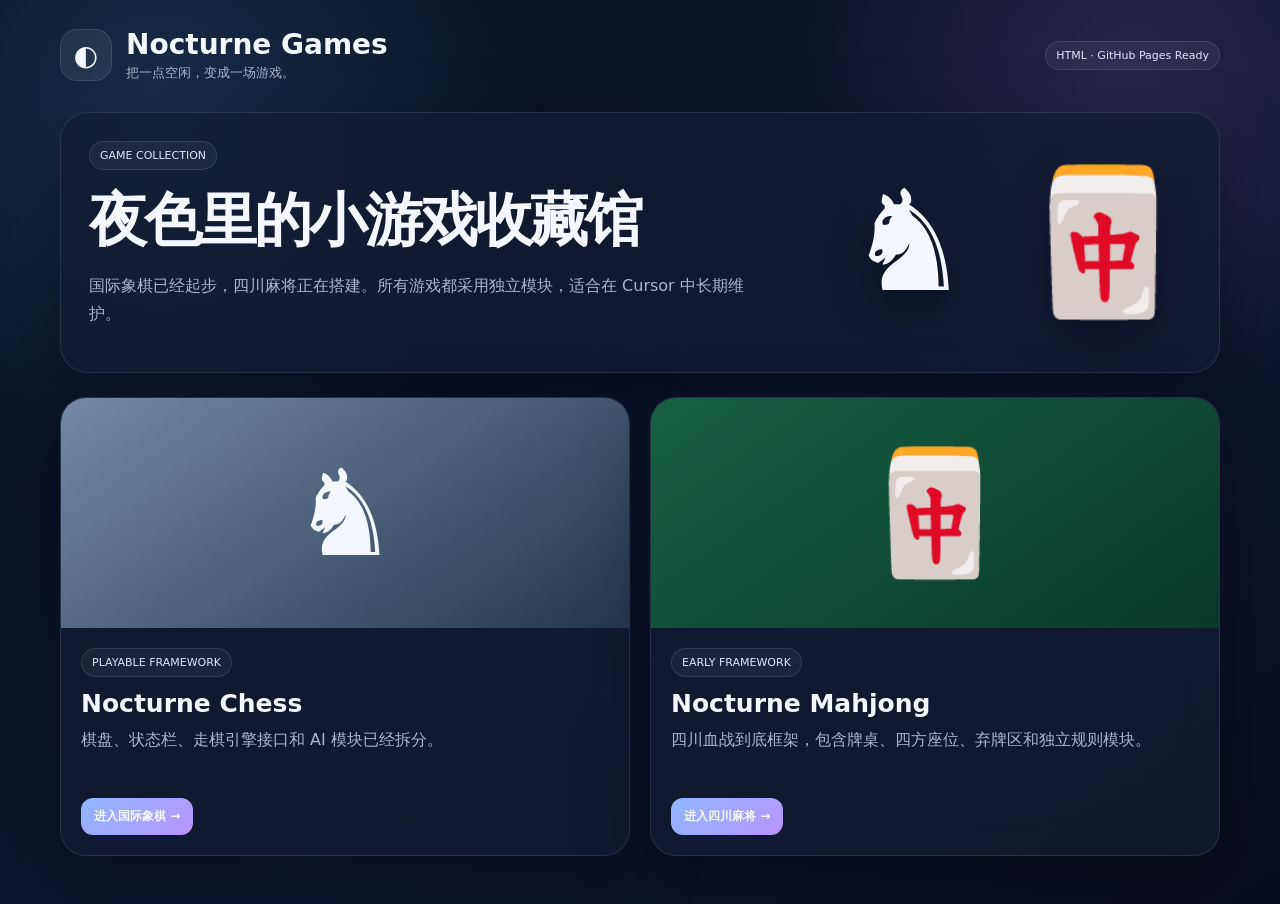
==== index.html @ d4525127 "Upgrade to Nocturne Games modular starter. Replace the single-file collection with shared layout plu" ====
<!doctype html>
<html lang="zh-CN">
<head>
  <meta charset="utf-8">
  <meta name="viewport" content="width=device-width,initial-scale=1">
  <meta name="theme-color" content="#08111f">
  <title>Nocturne Games</title>
  <link rel="stylesheet" href="./shared/base.css">
</head>
<body>
  <main class="shell">
    <header class="topbar">
      <div class="brand">
        <div class="brand-mark">◐</div>
        <div>
          <h1>Nocturne Games</h1>
          <p>把一点空闲，变成一场游戏。</p>
        </div>
      </div>
      <span class="pill">HTML · GitHub Pages Ready</span>
    </header>

    <section class="hero panel">
      <div>
        <span class="eyebrow">GAME COLLECTION</span>
        <h2>夜色里的小游戏收藏馆</h2>
        <p>国际象棋已经起步，四川麻将正在搭建。所有游戏都采用独立模块，适合在 Cursor 中长期维护。</p>
      </div>
      <div class="hero-symbols">♞ 🀄</div>
    </section>

    <section class="game-grid">
      <a class="game-card panel" href="./chess/index.html">
        <div class="cover chess-cover">♞</div>
        <div class="card-body">
          <span class="tag">PLAYABLE FRAMEWORK</span>
          <h3>Nocturne Chess</h3>
          <p>棋盘、状态栏、走棋引擎接口和 AI 模块已经拆分。</p>
          <span class="button-link">进入国际象棋 →</span>
        </div>
      </a>

      <a class="game-card panel" href="./mahjong/index.html">
        <div class="cover mahjong-cover">🀄</div>
        <div class="card-body">
          <span class="tag">EARLY FRAMEWORK</span>
          <h3>Nocturne Mahjong</h3>
          <p>四川血战到底框架，包含牌桌、四方座位、弃牌区和独立规则模块。</p>
          <span class="button-link">进入四川麻将 →</span>
        </div>
      </a>
    </section>
  </main>
  <script src="./shared/app.js"></script>
</body>
</html>
---- shared/base.css ----
:root{
  --bg:#07101d;
  --bg2:#0d1730;
  --panel:rgba(18,27,50,.78);
  --line:rgba(255,255,255,.1);
  --text:#f4f7ff;
  --muted:#aab4cc;
  --accent:#8fb7ff;
  --accent2:#b894ff;
  --green:#62d9a1;
  --shadow:0 24px 70px rgba(0,0,0,.34);
}
*{box-sizing:border-box}
html{background:var(--bg)}
body{
  margin:0;
  min-height:100vh;
  color:var(--text);
  font-family:Inter,system-ui,-apple-system,"Segoe UI","PingFang SC","Microsoft YaHei",sans-serif;
  background:
    radial-gradient(circle at 12% 12%,rgba(72,113,192,.28),transparent 28%),
    radial-gradient(circle at 88% 8%,rgba(154,96,207,.2),transparent 24%),
    linear-gradient(145deg,var(--bg),var(--bg2) 60%,#0a0f1d);
}
a{color:inherit;text-decoration:none}
button,select{font:inherit}
.shell{width:min(1160px,92vw);margin:auto;padding:28px 0 48px}
.topbar{display:flex;align-items:center;justify-content:space-between;gap:18px;margin-bottom:30px}
.brand{display:flex;align-items:center;gap:14px}
.brand-mark{width:52px;height:52px;border-radius:17px;display:grid;place-items:center;font-size:28px;background:rgba(255,255,255,.07);border:1px solid var(--line)}
h1,h2,h3,p{margin-top:0}
.brand h1{margin-bottom:3px;font-size:28px}
.brand p{margin-bottom:0;color:var(--muted);font-size:13px}
.pill,.tag,.eyebrow{display:inline-flex;padding:7px 10px;border:1px solid var(--line);border-radius:999px;font-size:11px;color:#dce5fb;background:rgba(255,255,255,.05)}
.panel{background:var(--panel);border:1px solid var(--line);box-shadow:var(--shadow);backdrop-filter:blur(18px)}
.hero{display:grid;grid-template-columns:1fr auto;gap:20px;align-items:center;padding:28px;border-radius:28px;margin-bottom:24px}
.hero h2{font-size:clamp(30px,5vw,58px);letter-spacing:-.05em;margin:12px 0}
.hero p{max-width:680px;color:var(--muted);line-height:1.75}
.hero-symbols{font-size:clamp(70px,12vw,140px);filter:drop-shadow(0 18px 20px rgba(0,0,0,.28))}
.game-grid{display:grid;grid-template-columns:repeat(2,minmax(0,1fr));gap:20px}
.game-card{border-radius:26px;overflow:hidden;transition:.22s}
.game-card:hover{transform:translateY(-6px)}
.cover{height:230px;display:grid;place-items:center;font-size:120px}
.chess-cover{background:linear-gradient(145deg,#7389a8,#26374f)}
.mahjong-cover{background:linear-gradient(145deg,#176044,#0a3829)}
.card-body{padding:20px}
.card-body h3{font-size:25px;margin:12px 0 8px}
.card-body p{color:var(--muted);line-height:1.7;min-height:48px}
.button-link{display:inline-flex;margin-top:8px;padding:10px 13px;border-radius:12px;background:linear-gradient(135deg,var(--accent),var(--accent2));font-weight:800;font-size:12px}
.game-page{width:min(1240px,96vw);margin:auto;padding:16px 0 32px}
.game-header{display:flex;align-items:center;justify-content:space-between;gap:14px;margin-bottom:14px}
.back-link{color:var(--muted);font-size:13px}
@media(max-width:760px){
  .pill{display:none}
  .hero{grid-template-columns:1fr}
  .hero-symbols{text-align:center}
  .game-grid{grid-template-columns:1fr}
}
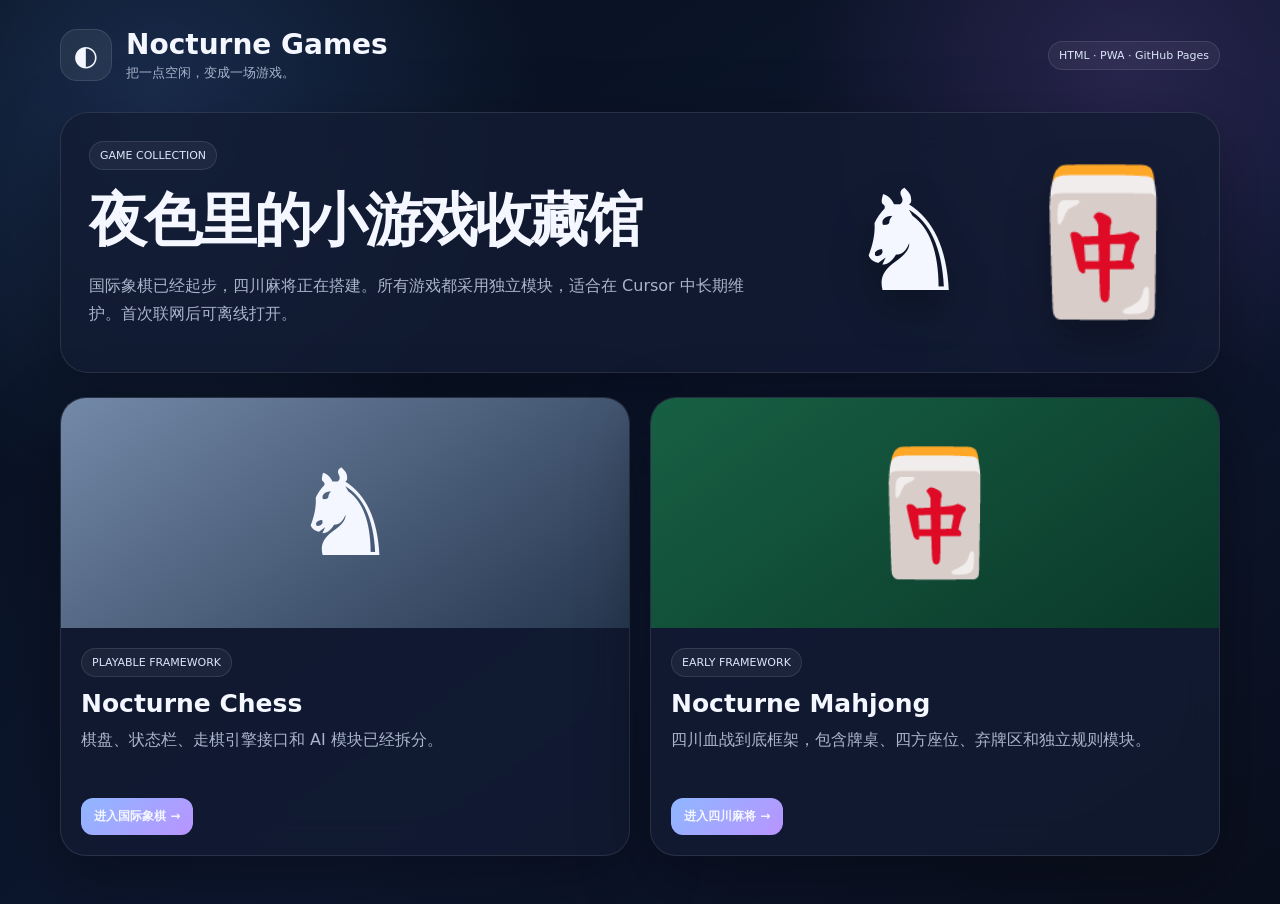
==== commit 2b6797b1: "feat(settings): add shared settings foundation Add shared settings storage and wire the hall, mahjon" ====
--- a/index.html
+++ b/index.html
@@ -4,7 +4,13 @@
   <meta charset="utf-8">
   <meta name="viewport" content="width=device-width,initial-scale=1">
   <meta name="theme-color" content="#08111f">
+  <meta name="mobile-web-app-capable" content="yes">
+  <meta name="apple-mobile-web-app-capable" content="yes">
+  <meta name="apple-mobile-web-app-title" content="Nocturne">
   <title>Nocturne Games</title>
+  <link rel="manifest" href="./manifest.webmanifest">
+  <link rel="icon" href="./assets/icons/icon.svg" type="image/svg+xml">
+  <link rel="apple-touch-icon" href="./assets/icons/icon-192.png">
   <link rel="stylesheet" href="./shared/base.css">
 </head>
 <body>
@@ -17,14 +23,14 @@
           <p>把一点空闲，变成一场游戏。</p>
         </div>
       </div>
-      <span class="pill">HTML · GitHub Pages Ready</span>
+      <span class="pill">HTML · PWA · GitHub Pages</span>
     </header>
 
     <section class="hero panel">
       <div>
         <span class="eyebrow">GAME COLLECTION</span>
         <h2>夜色里的小游戏收藏馆</h2>
-        <p>国际象棋已经起步，四川麻将正在搭建。所有游戏都采用独立模块，适合在 Cursor 中长期维护。</p>
+        <p>国际象棋已经起步，四川麻将正在搭建。所有游戏都采用独立模块，适合在 Cursor 中长期维护。首次联网后可离线打开。</p>
       </div>
       <div class="hero-symbols">♞ 🀄</div>
     </section>
@@ -51,6 +57,7 @@
       </a>
     </section>
   </main>
-  <script src="./shared/app.js"></script>
+  <script type="module" src="./shared/app.js"></script>
+  <script type="module" src="./shared/pwa.js"></script>
 </body>
 </html>
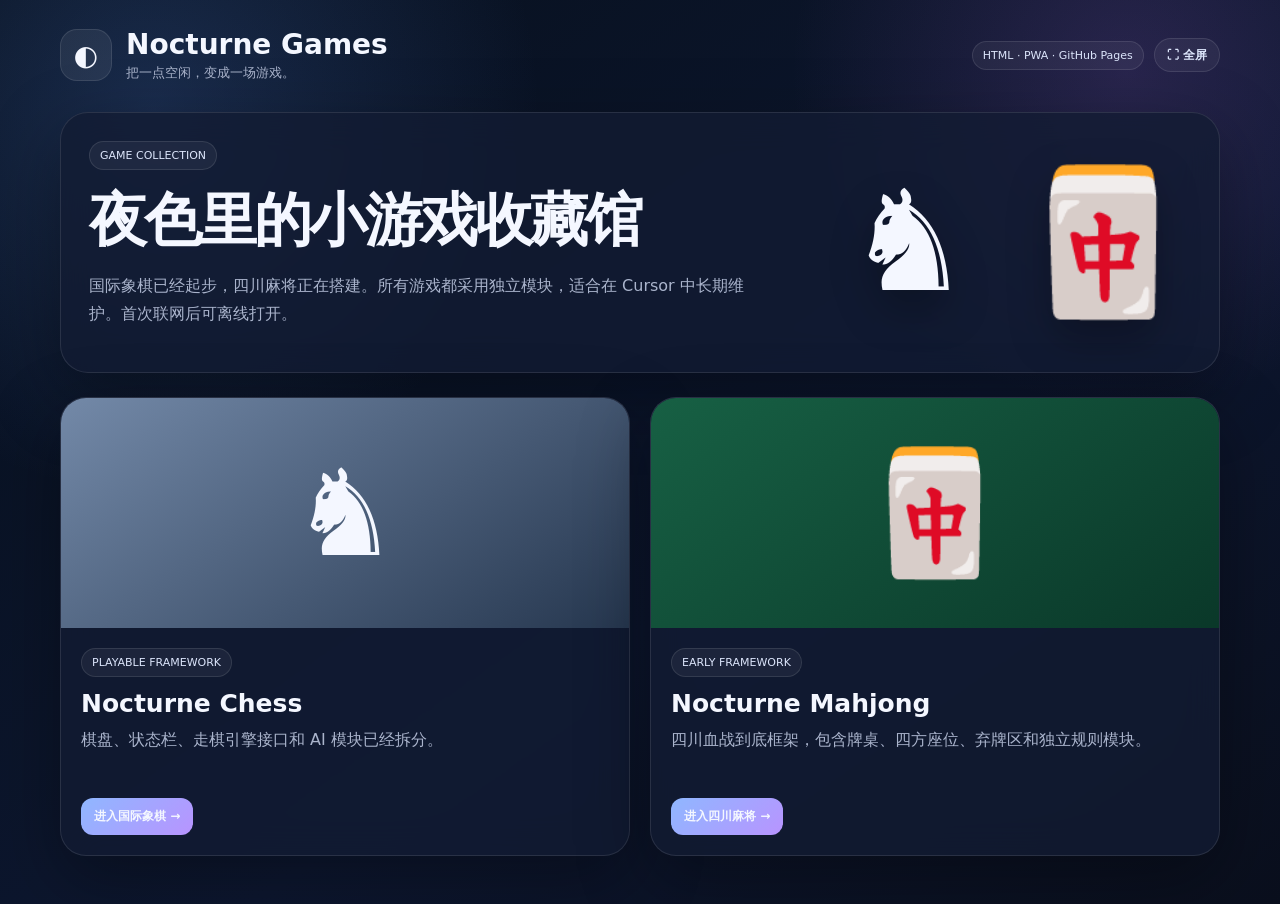
==== commit 17f83f4c: "feat(fullscreen): add shared fullscreen support Add shared fullscreen helpers for hall, chess, and m" ====
--- a/index.html
+++ b/index.html
@@ -23,7 +23,10 @@
           <p>把一点空闲，变成一场游戏。</p>
         </div>
       </div>
-      <span class="pill">HTML · PWA · GitHub Pages</span>
+      <div class="header-actions">
+        <span class="pill">HTML · PWA · GitHub Pages</span>
+        <button id="fullscreenBtn" class="fullscreen-btn" type="button">⛶ 全屏</button>
+      </div>
     </header>
 
     <section class="hero panel">
--- a/shared/base.css
+++ b/shared/base.css
@@ -26,12 +26,20 @@
 button,select{font:inherit}
 .shell{width:min(1160px,92vw);margin:auto;padding:28px 0 48px}
 .topbar{display:flex;align-items:center;justify-content:space-between;gap:18px;margin-bottom:30px}
+.header-actions{display:flex;align-items:center;gap:10px;flex-wrap:wrap;justify-content:flex-end}
 .brand{display:flex;align-items:center;gap:14px}
 .brand-mark{width:52px;height:52px;border-radius:17px;display:grid;place-items:center;font-size:28px;background:rgba(255,255,255,.07);border:1px solid var(--line)}
 h1,h2,h3,p{margin-top:0}
 .brand h1{margin-bottom:3px;font-size:28px}
 .brand p{margin-bottom:0;color:var(--muted);font-size:13px}
 .pill,.tag,.eyebrow{display:inline-flex;padding:7px 10px;border:1px solid var(--line);border-radius:999px;font-size:11px;color:#dce5fb;background:rgba(255,255,255,.05)}
+.fullscreen-btn{
+  display:inline-flex;align-items:center;justify-content:center;
+  min-height:34px;padding:7px 12px;border:1px solid var(--line);border-radius:999px;
+  color:#dce5fb;background:rgba(255,255,255,.05);cursor:pointer;font-size:12px;font-weight:750
+}
+.fullscreen-btn:hover{background:rgba(255,255,255,.12)}
+.fullscreen-btn:disabled{opacity:.45;cursor:not-allowed}
 .panel{background:var(--panel);border:1px solid var(--line);box-shadow:var(--shadow);backdrop-filter:blur(18px)}
 .hero{display:grid;grid-template-columns:1fr auto;gap:20px;align-items:center;padding:28px;border-radius:28px;margin-bottom:24px}
 .hero h2{font-size:clamp(30px,5vw,58px);letter-spacing:-.05em;margin:12px 0}
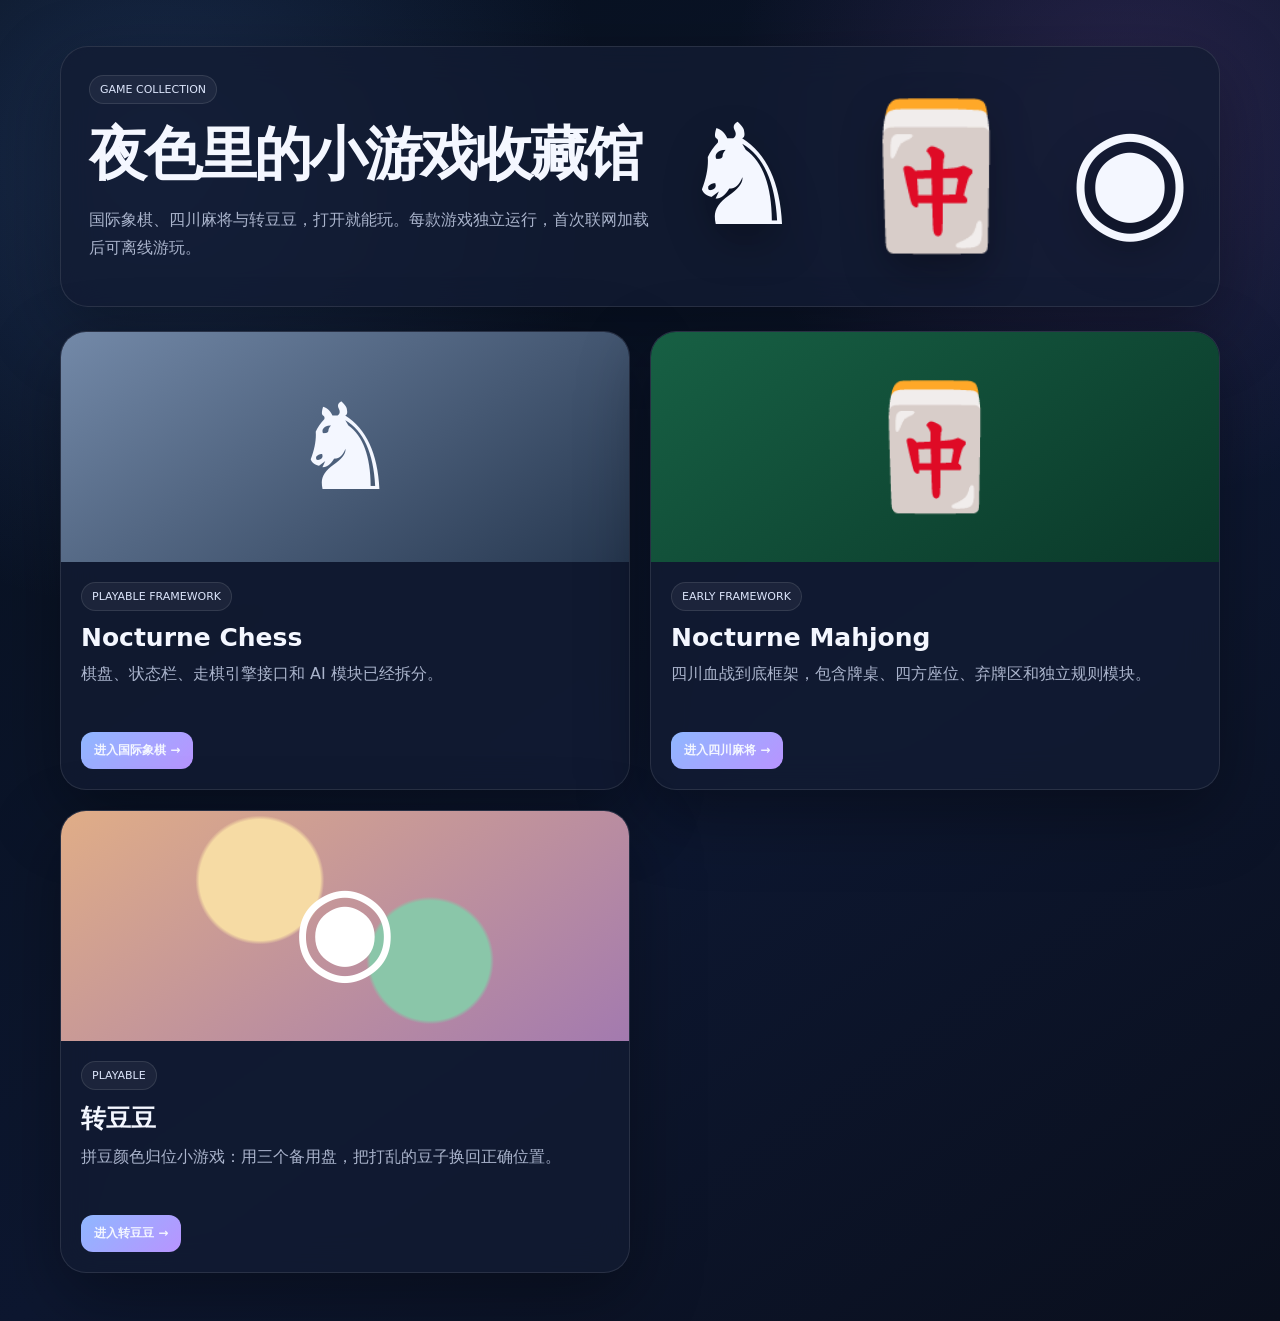
==== commit 76518962: "feat: publish Turn Beans with mouse drag support" ====
--- a/index.html
+++ b/index.html
@@ -11,31 +11,19 @@
   <link rel="manifest" href="./manifest.webmanifest">
   <link rel="icon" href="./assets/icons/icon.svg" type="image/svg+xml">
   <link rel="apple-touch-icon" href="./assets/icons/icon-192.png">
-  <link rel="stylesheet" href="./shared/base.css">
+  <link rel="stylesheet" href="./shared/base.css?v=0.15.3">
 </head>
 <body>
   <main class="shell">
-    <header class="topbar">
-      <div class="brand">
-        <div class="brand-mark">◐</div>
-        <div>
-          <h1>Nocturne Games</h1>
-          <p>把一点空闲，变成一场游戏。</p>
-        </div>
-      </div>
-      <div class="header-actions">
-        <span class="pill">HTML · PWA · GitHub Pages</span>
-        <button id="fullscreenBtn" class="fullscreen-btn" type="button">⛶ 全屏</button>
-      </div>
-    </header>
+    <header id="ngHeader" class="ng-header"></header>
 
     <section class="hero panel">
       <div>
         <span class="eyebrow">GAME COLLECTION</span>
         <h2>夜色里的小游戏收藏馆</h2>
-        <p>国际象棋已经起步，四川麻将正在搭建。所有游戏都采用独立模块，适合在 Cursor 中长期维护。首次联网后可离线打开。</p>
+        <p>国际象棋、四川麻将与转豆豆，打开就能玩。每款游戏独立运行，首次联网加载后可离线游玩。</p>
       </div>
-      <div class="hero-symbols">♞ 🀄</div>
+      <div class="hero-symbols">♞ 🀄 ◉</div>
     </section>
 
     <section class="game-grid">
@@ -58,9 +46,19 @@
           <span class="button-link">进入四川麻将 →</span>
         </div>
       </a>
+
+      <a class="game-card panel" href="./turn-beans/index.html">
+        <div class="cover beans-cover" aria-hidden="true">◉</div>
+        <div class="card-body">
+          <span class="tag">PLAYABLE</span>
+          <h3>转豆豆</h3>
+          <p>拼豆颜色归位小游戏：用三个备用盘，把打乱的豆子换回正确位置。</p>
+          <span class="button-link">进入转豆豆 →</span>
+        </div>
+      </a>
     </section>
   </main>
-  <script type="module" src="./shared/app.js"></script>
+  <script type="module" src="./shared/app.js?v=0.15.1"></script>
   <script type="module" src="./shared/pwa.js"></script>
 </body>
 </html>
--- a/shared/base.css
+++ b/shared/base.css
@@ -33,6 +33,34 @@
 .brand h1{margin-bottom:3px;font-size:28px}
 .brand p{margin-bottom:0;color:var(--muted);font-size:13px}
 .pill,.tag,.eyebrow{display:inline-flex;padding:7px 10px;border:1px solid var(--line);border-radius:999px;font-size:11px;color:#dce5fb;background:rgba(255,255,255,.05)}
+.ng-header{
+  display:flex;align-items:center;justify-content:space-between;gap:14px;
+  width:100%;margin-bottom:18px;flex-wrap:wrap
+}
+.ng-header-left{display:flex;align-items:center;gap:12px;min-width:0}
+.ng-header-back{
+  color:var(--text);font-size:clamp(18px,2.8vw,26px);font-weight:850;
+  letter-spacing:-.03em;text-decoration:none;white-space:nowrap
+}
+.ng-header-back:hover{opacity:.88}
+.ng-header-tools{
+  display:inline-flex;align-items:center;gap:6px;
+  padding:4px;border-radius:999px;border:1px solid var(--line);
+  background:rgba(255,255,255,.04)
+}
+.ng-tool-btn{
+  width:36px;height:36px;display:inline-grid;place-items:center;
+  border:none;border-radius:999px;background:transparent;color:var(--text);
+  cursor:pointer;font-size:16px;line-height:1
+}
+.ng-tool-btn:hover{background:rgba(255,255,255,.1)}
+.ng-tool-btn:disabled{opacity:.4;cursor:not-allowed}
+.ng-tool-btn.is-pulse{animation:ngToolPulse .35s ease}
+@keyframes ngToolPulse{
+  0%{transform:scale(1)}
+  50%{transform:scale(1.08)}
+  100%{transform:scale(1)}
+}
 .fullscreen-btn{
   display:inline-flex;align-items:center;justify-content:center;
   min-height:34px;padding:7px 12px;border:1px solid var(--line);border-radius:999px;
@@ -58,9 +86,119 @@
 .game-page{width:min(1240px,96vw);margin:auto;padding:16px 0 32px}
 .game-header{display:flex;align-items:center;justify-content:space-between;gap:14px;margin-bottom:14px}
 .back-link{color:var(--muted);font-size:13px}
+
+/* 游戏事件轻量 Toast（shared/game-toast.js） */
+.ng-game-toast{
+  --ng-toast-bg:rgba(4,22,16,.94);
+  --ng-toast-line:rgba(255,255,255,.14);
+  position:absolute;
+  left:50%;
+  top:calc(50% + 62px);
+  z-index:22;
+  display:flex;
+  flex-direction:column;
+  justify-content:center;
+  gap:8px;
+  width:min(300px,72%);
+  max-width:320px;
+  min-width:260px;
+  min-height:70px;
+  max-height:90px;
+  padding:10px 14px 8px;
+  box-sizing:border-box;
+  border-radius:14px;
+  background:var(--ng-toast-bg);
+  border:1px solid var(--ng-toast-line);
+  box-shadow:0 8px 20px rgba(0,0,0,.32);
+  color:#f5fff8;
+  pointer-events:none;
+  opacity:0;
+  transform:translate(-50%,6px);
+  transition:opacity .15s ease,transform .15s ease
+}
+.ng-game-toast.is-show{
+  opacity:1;
+  transform:translate(-50%,0)
+}
+.ng-game-toast.is-hide{
+  opacity:0;
+  transform:translate(-50%,0);
+  transition:opacity .18s ease
+}
+.ng-game-toast-row{
+  display:flex;
+  align-items:center;
+  justify-content:space-between;
+  gap:12px;
+  min-width:0
+}
+.ng-game-toast-text{
+  flex:1 1 auto;
+  min-width:0;
+  font-size:14px;
+  font-weight:650;
+  line-height:1.35;
+  letter-spacing:.02em;
+  white-space:nowrap;
+  overflow:hidden;
+  text-overflow:ellipsis
+}
+.ng-game-toast-text strong{
+  font-weight:850;
+  color:#fff
+}
+.ng-game-toast-media{
+  flex:0 0 auto;
+  display:grid;
+  place-items:center;
+  line-height:0
+}
+.ng-game-toast-media .tile,
+.ng-game-toast-tile{
+  width:calc(var(--discard-tile-width,28px) * .5);
+  height:calc(var(--discard-tile-height,40px) * .5);
+  max-width:30px;
+  max-height:42px;
+  margin:0!important;
+  transform:none!important;
+  box-shadow:none!important;
+  cursor:default
+}
+.ng-game-toast-progress{
+  width:100%;
+  height:3px;
+  border-radius:999px;
+  background:rgba(255,255,255,.12);
+  overflow:hidden
+}
+.ng-game-toast-progress > i{
+  display:block;
+  height:100%;
+  width:100%;
+  border-radius:inherit;
+  background:rgba(255,255,255,.38);
+  transform-origin:left center;
+  animation:ngToastProgress linear forwards
+}
+@keyframes ngToastProgress{
+  from{transform:scaleX(1)}
+  to{transform:scaleX(0)}
+}
+
 @media(max-width:760px){
   .pill{display:none}
   .hero{grid-template-columns:1fr}
   .hero-symbols{text-align:center}
   .game-grid{grid-template-columns:1fr}
-}
+  .ng-game-toast{
+    top:calc(50% + 48px);
+    width:min(280px,78%);
+    min-width:220px;
+    min-height:64px;
+    padding:8px 12px 7px
+  }
+  .ng-game-toast-text{font-size:13px}
+}
+
+/* Turn Beans game hall cover */
+.beans-cover {background:radial-gradient(circle at 35% 30%,#f6dba4 0 15%,transparent 16%),radial-gradient(circle at 65% 65%,#8ac6a9 0 15%,transparent 16%),linear-gradient(145deg,#e0ad87,#a37aaf);color:#fff;}
